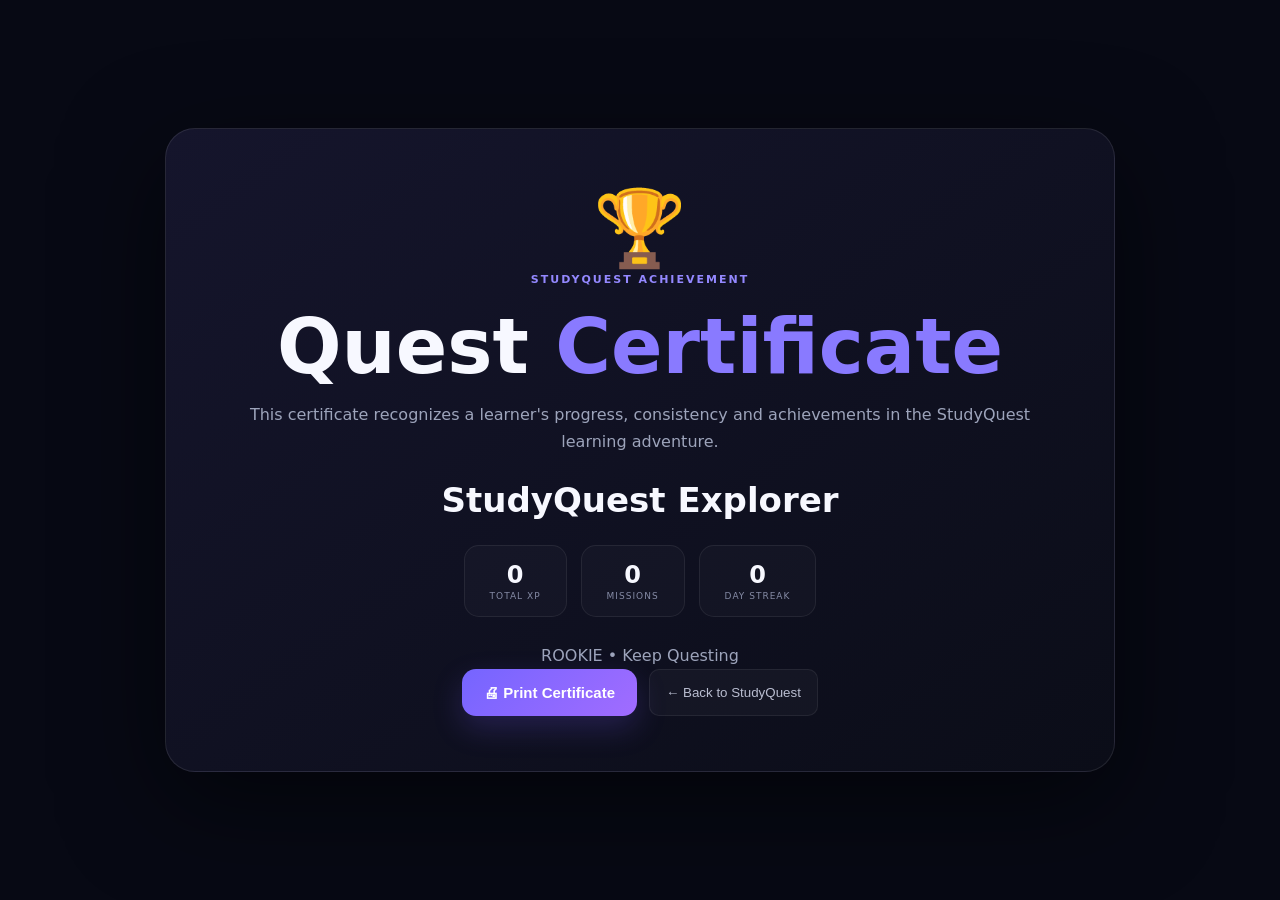
==== certificate.html @ 91a99638 "Add printable StudyQuest achievement certificate" ====
<!doctype html><html lang="en"><head><meta charset="utf-8"><meta name="viewport" content="width=device-width,initial-scale=1"><title>StudyQuest — Achievement Certificate</title><link rel="stylesheet" href="style.css"><style>body{display:grid;place-items:center;min-height:100vh;padding:25px}.cert{width:min(950px,100%);padding:55px;text-align:center;border:1px solid #ffffff18;border-radius:30px;background:linear-gradient(145deg,#15152c,#0b0d18);box-shadow:0 30px 100px #0008}.cert h1{font-size:clamp(42px,7vw,76px);margin:10px}.cert h1 span{color:#897aff}.cert h2{font-size:28px;margin:20px 0 8px}.cert p{color:#9da4bb;line-height:1.7}.medal{font-size:75px}.name{font-size:34px;font-weight:900;margin:25px 0}.stats{display:flex;justify-content:center;gap:14px;flex-wrap:wrap;margin:25px}.stat{padding:15px 25px;border:1px solid #ffffff12;border-radius:15px;background:#ffffff06}.stat b{display:block;font-size:24px}.stat small{color:#858ba5}.actions{display:flex;justify-content:center;gap:12px;flex-wrap:wrap}@media print{body{background:white;color:#111}.cert{box-shadow:none;border:3px solid #111}.actions{display:none}.cert p{color:#333}}</style></head><body><main class="cert"><div class="medal">🏆</div><div class="eyebrow">STUDYQUEST ACHIEVEMENT</div><h1>Quest <span>Certificate</span></h1><p>This certificate recognizes a learner's progress, consistency and achievements in the StudyQuest learning adventure.</p><div class="name" id="student">StudyQuest Explorer</div><div class="stats"><div class="stat"><b id="xp">0</b><small>TOTAL XP</small></div><div class="stat"><b id="done">0</b><small>MISSIONS</small></div><div class="stat"><b id="streak">0</b><small>DAY STREAK</small></div></div><p id="rank">Rookie Explorer</p><div class="actions"><button class="primary" onclick="window.print()">🖨 Print Certificate</button><button class="ghost" onclick="location.href='index.html'">← Back to StudyQuest</button></div></main><script>const g=k=>Number(localStorage.getItem(k)||0);document.getElementById('xp').textContent=g('sqXp');document.getElementById('done').textContent=['math','science','english','hindi','ss'].reduce((n,s)=>n+Math.max(0,Math.min(20,g('sqProgress_'+s,1)-1)),0);document.getElementById('streak').textContent=g('sqStreak');const n=+document.getElementById('done').textContent;document.getElementById('rank').textContent=n>=50?'LEGEND • Elite Learner':n>=30?'MASTER • Advanced Learner':n>=20?'CHAMPION • Quest Leader':n>=10?'EXPLORER • Rising Learner':'ROOKIE • Keep Questing';const p=localStorage.getItem('sqStudentProfile');if(p)try{const x=JSON.parse(p);if(x.name)document.getElementById('student').textContent=x.name}catch(e){}</script></body></html>
---- style.css ----
*{box-sizing:border-box;margin:0;padding:0}body{font-family:Inter,system-ui,-apple-system,Segoe UI,sans-serif;background:#070914;color:#f7f8ff;min-height:100vh;overflow-x:hidden}.bg-orb{position:fixed;width:450px;height:450px;border-radius:50%;filter:blur(100px);opacity:.18;pointer-events:none;animation:orb 10s ease-in-out infinite alternate}.orb-one{background:#795cff;top:-180px;left:-130px}.orb-two{background:#00d9ff;right:-180px;bottom:-180px;animation-delay:-4s}#particles{position:fixed;inset:0;pointer-events:none;overflow:hidden;z-index:0}.particle{position:absolute;width:3px;height:3px;background:#fff;border-radius:50%;opacity:.45;animation:twinkle var(--d) ease-in-out infinite;left:var(--x);top:var(--y)}.topbar{height:76px;border-bottom:1px solid #ffffff12;background:#090c18d9;backdrop-filter:blur(18px);display:flex;align-items:center;justify-content:space-between;padding:0 6%;position:relative;z-index:3}.brand{font-size:22px;font-weight:800;display:flex;gap:10px;align-items:center}.brand>span:last-child>span,h1 span,h2 span{color:#8170ff}.brand-icon{font-size:25px;animation:rocket 2s ease-in-out infinite}.stats{display:flex;gap:25px}.stats div{display:flex;flex-direction:column;align-items:center;gap:2px}.stats small{font-size:9px;color:#7d839d;letter-spacing:1px}.stats b{font-size:14px}.screen{display:none;max-width:1180px;margin:auto;padding:55px 6% 35px;min-height:calc(100vh - 120px);position:relative;z-index:1}.screen.active{display:block;animation:screenIn .5s ease}.hero{display:grid;grid-template-columns:1.05fr .95fr;align-items:center;gap:50px;min-height:540px}.eyebrow{font-size:11px;letter-spacing:2px;color:#9488ff;font-weight:800;margin-bottom:16px}.hero h1{font-size:clamp(54px,7vw,86px);line-height:.98;letter-spacing:-4px}.hero p{color:#a7abc0;font-size:17px;line-height:1.7;max-width:560px;margin:25px 0 30px}.primary{border:0;border-radius:14px;background:linear-gradient(135deg,#7565ff,#a16cff);color:white;padding:15px 22px;font-size:15px;font-weight:800;cursor:pointer;box-shadow:0 12px 30px #765cff35;transition:.25s;position:relative;overflow:hidden}.primary:before{content:'';position:absolute;inset:0;background:linear-gradient(110deg,transparent 25%,#ffffff55 50%,transparent 75%);transform:translateX(-120%);animation:shine 3s infinite}.primary:hover{transform:translateY(-4px) scale(1.02);box-shadow:0 18px 40px #765cff66}.primary span{margin-left:18px}.pulse{animation:buttonPulse 2.4s infinite}.hero-card{height:430px;border:1px solid #ffffff14;border-radius:35px;background:radial-gradient(circle at 50% 40%,#292456,#101326 58%);position:relative;display:grid;place-items:center;overflow:hidden;box-shadow:inset 0 0 80px #6d5cff12,0 30px 80px #0005}.hero-card:after{content:'';position:absolute;width:260px;height:70px;border:1px solid #ffffff18;border-radius:50%;transform:rotate(-20deg);animation:orbit 7s linear infinite}.stars{position:absolute;top:35px;color:#aaa0ff;font-size:18px;letter-spacing:8px;animation:twinkle 2s infinite}.planet{font-size:165px;filter:drop-shadow(0 0 40px #7364ff66);animation:float 4s ease-in-out infinite}.hero-character{position:absolute;font-size:96px;bottom:55px;right:26%;z-index:2;filter:drop-shadow(0 15px 15px #0008);animation:heroFloat 3s ease-in-out infinite}.character-glow{position:absolute;width:100px;height:35px;background:#806cff55;filter:blur(18px);bottom:-3px;left:0;z-index:-1}.jet{position:absolute;bottom:48px;right:22%;font-size:45px;transform:rotate(-20deg);animation:jet 1.5s ease-in-out infinite}.floating-card{position:absolute;padding:11px 15px;background:#161a2d;border:1px solid #ffffff14;border-radius:12px;font-weight:700;font-size:12px;box-shadow:0 10px 30px #0008;animation:cardFloat 3s ease-in-out infinite}.fc1{top:70px;right:30px}.fc2{bottom:70px;left:25px;animation-delay:-1.2s}.features{display:grid;grid-template-columns:repeat(3,1fr);gap:14px}.features div{background:#ffffff06;border:1px solid #ffffff0d;padding:20px;border-radius:18px;display:grid;grid-template-columns:35px 1fr;gap:3px 10px;transition:.25s}.features div:hover{transform:translateY(-6px);background:#ffffff0b;border-color:#8170ff44}.features b{font-size:14px}.features small{color:#858ba5;grid-column:2;font-size:11px}.section-head,.quiz-top{display:flex;align-items:center;justify-content:space-between;margin-bottom:35px}.section-head h2{font-size:42px;letter-spacing:-2px}.ghost{background:#ffffff08;color:#b9bdd0;border:1px solid #ffffff12;padding:10px 16px;border-radius:10px;cursor:pointer;transition:.2s}.ghost:hover{background:#ffffff12;transform:translateY(-2px)}.subject-grid{display:grid;grid-template-columns:repeat(2,1fr);gap:18px}.subject{border:1px solid #ffffff12;border-radius:24px;text-align:left;padding:28px;background:#ffffff06;color:white;cursor:pointer;transition:.35s;min-height:210px;position:relative;overflow:hidden}.subject:before{content:'';position:absolute;width:160px;height:160px;border-radius:50%;background:#7867ff22;right:-60px;top:-60px;filter:blur(4px)}.subject:hover{transform:translateY(-8px) scale(1.015);border-color:#796cff88;box-shadow:0 20px 50px #0005}.subject-icon{font-size:42px;margin-bottom:20px;transition:.4s}.subject:hover .subject-icon{transform:scale(1.18) rotate(-8deg)}.subject h3{font-size:24px}.subject p{color:#8e94aa;margin:8px 0 20px}.subject strong{font-size:12px;color:#9589ff}.mini-character{position:absolute;right:25px;bottom:18px;font-size:60px;filter:drop-shadow(0 8px 8px #0007);animation:miniFloat 2.5s ease-in-out infinite}.level-grid{display:grid;grid-template-columns:repeat(3,1fr);gap:15px}.level-card{min-height:110px;border:1px solid #ffffff12;border-radius:18px;background:#ffffff06;color:#fff;padding:18px;display:grid;grid-template-columns:48px 1fr;gap:12px;text-align:left;cursor:pointer;transition:.3s;position:relative;overflow:hidden}.level-card:hover:not(:disabled){transform:translateY(-6px);border-color:#8170ff88;background:#ffffff0b;box-shadow:0 16px 35px #0005}.level-card.current{border-color:#8170ff66;box-shadow:0 0 28px #7565ff18}.level-card.done{border-color:#35d99a44}.level-card:disabled{cursor:not-allowed;opacity:.42}.level-number{width:48px;height:48px;border-radius:14px;display:grid;place-items:center;background:#ffffff0b;font-size:18px;font-weight:900}.done .level-number{background:#35d99a22;color:#55dda2}.current .level-number{background:#7867ff33;color:#b7afff}.level-card b,.level-card small{display:block}.level-card b{font-size:14px}.level-card small{color:#858ba5;margin-top:5px;font-size:11px;line-height:1.3}.level-card em{position:absolute;right:13px;bottom:12px;font-style:normal;font-size:8px;letter-spacing:1px;color:#888fa6}.current em{color:#9c91ff}.done em{color:#55dda2}.quiz-top{gap:20px}.progress-wrap{width:min(480px,50%);display:flex;align-items:center;gap:12px}.progress{height:8px;background:#ffffff0d;border-radius:20px;overflow:hidden;flex:1}.progress i{display:block;height:100%;width:20%;background:linear-gradient(90deg,#6f60ff,#00d4ff);transition:.4s;box-shadow:0 0 12px #7164ff}.progress-wrap span{font-size:11px;color:#8b91a7}.lives{letter-spacing:3px}.quiz-card{max-width:800px;margin:30px auto;background:#111528dd;border:1px solid #ffffff12;border-radius:28px;padding:45px;position:relative;text-align:center;box-shadow:0 30px 70px #0006}.quiz-card:before{content:'';position:absolute;inset:-1px;border-radius:28px;background:linear-gradient(120deg,#ffffff10,transparent,#8170ff15);pointer-events:none}.quiz-avatar{font-size:60px;animation:heroFloat 2.8s ease-in-out infinite}.quiz-label{font-size:11px;color:#8e83ff;letter-spacing:2px;font-weight:800}.level-chip{display:inline-block;margin-top:12px;padding:7px 12px;border-radius:999px;background:#7867ff18;border:1px solid #7867ff33;color:#aaa1ff;font-size:10px;font-weight:800}.timer{position:absolute;right:25px;top:22px;background:#ffffff08;border-radius:20px;padding:8px 13px;font-size:12px;color:#bfc4d5}.quiz-card h2{font-size:30px;line-height:1.35;margin:25px auto 30px;max-width:650px}.answers{display:grid;grid-template-columns:repeat(2,1fr);gap:12px}.answer{padding:17px;border:1px solid #ffffff12;background:#ffffff05;color:#eef0f8;border-radius:13px;cursor:pointer;font-weight:700;transition:.25s;position:relative;overflow:hidden}.answer:hover{border-color:#796cff;background:#796cff12;transform:translateY(-3px)}.answer.correct{border-color:#3ddc97;background:#3ddc9720;animation:correct .45s ease}.answer.wrong{border-color:#ff6577;background:#ff657715;animation:wrong .4s ease}.feedback{min-height:28px;margin-top:18px;font-size:13px;font-weight:700}.result-card{max-width:650px;margin:50px auto;text-align:center;background:#111528ee;border:1px solid #ffffff12;border-radius:30px;padding:50px;box-shadow:0 30px 90px #0007;animation:resultPop .7s cubic-bezier(.2,.8,.2,1)}.trophy{font-size:80px;margin-bottom:5px;animation:trophy 1.8s ease-in-out infinite}.victory-character{font-size:65px;animation:heroFloat 2s ease-in-out infinite}.result-card h2{font-size:42px}.result-card p{color:#999fb5;margin:12px 0 30px}.result-stats{display:grid;grid-template-columns:repeat(3,1fr);gap:12px;margin-bottom:30px}.result-stats div{background:#ffffff06;padding:18px;border-radius:14px}.result-stats b,.result-stats small{display:block}.result-stats b{font-size:23px}.result-stats small{font-size:9px;color:#858ba0;letter-spacing:1px;margin-top:4px}.result-actions{display:flex;justify-content:center;gap:12px;flex-wrap:wrap}@keyframes float{50%{transform:translateY(-15px) rotate(2deg)}}@keyframes heroFloat{50%{transform:translateY(-14px) rotate(2deg)}}@keyframes miniFloat{50%{transform:translateY(-8px)}}@keyframes cardFloat{50%{transform:translateY(-7px)}}@keyframes rocket{50%{transform:translateY(-4px) rotate(-5deg)}}@keyframes jet{50%{transform:rotate(-20deg) translateX(8px)}}@keyframes orbit{to{transform:rotate(340deg)}}@keyframes twinkle{0%,100%{opacity:.15;transform:scale(.7)}50%{opacity:.8;transform:scale(1.5)}}@keyframes shine{55%,100%{transform:translateX(120%)}}@keyframes buttonPulse{50%{box-shadow:0 15px 42px #765cff66}}@keyframes screenIn{from{opacity:0;transform:translateY(12px)}to{opacity:1;transform:none}}@keyframes resultPop{from{opacity:0;transform:scale(.9) translateY(20px)}to{opacity:1;transform:none}}@keyframes trophy{50%{transform:translateY(-8px) rotate(4deg)}}@keyframes correct{50%{transform:scale(1.04)}}@keyframes wrong{25%,75%{transform:translateX(-5px)}50%{transform:translateX(5px)}}@keyframes orb{to{transform:translate(70px,30px) scale(1.15)}}@keyframes burst{to{transform:translate(calc(-50% + var(--dx)),calc(-50% + var(--dy))) scale(.2);opacity:0}}@media(max-width:900px){.level-grid{grid-template-columns:repeat(2,1fr)}}@media(max-width:800px){.hero{grid-template-columns:1fr}.hero-card{height:310px}.features{grid-template-columns:1fr}.subject-grid,.level-grid{grid-template-columns:1fr}.answers{grid-template-columns:1fr}.stats{gap:12px}.quiz-card{padding:30px 20px}.section-head h2{font-size:32px}.hero h1{letter-spacing:-3px}.screen{padding-top:35px}}
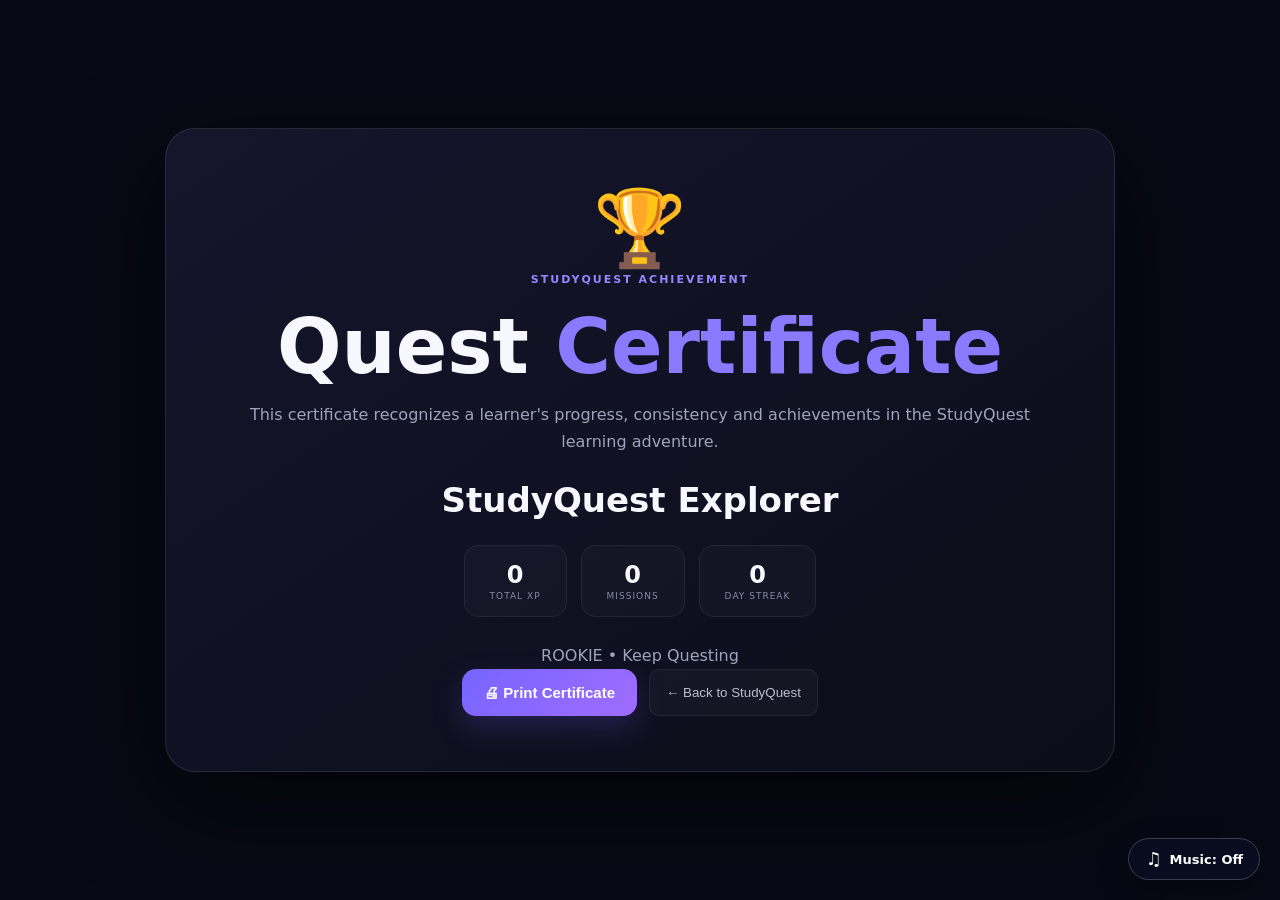
==== commit 1cbd3c99: "Add per-page StudyQuest background music" ====
--- a/certificate.html
+++ b/certificate.html
@@ -1 +1 @@
-<!doctype html><html lang="en"><head><meta charset="utf-8"><meta name="viewport" content="width=device-width,initial-scale=1"><title>StudyQuest — Achievement Certificate</title><link rel="stylesheet" href="style.css"><style>body{display:grid;place-items:center;min-height:100vh;padding:25px}.cert{width:min(950px,100%);padding:55px;text-align:center;border:1px solid #ffffff18;border-radius:30px;background:linear-gradient(145deg,#15152c,#0b0d18);box-shadow:0 30px 100px #0008}.cert h1{font-size:clamp(42px,7vw,76px);margin:10px}.cert h1 span{color:#897aff}.cert h2{font-size:28px;margin:20px 0 8px}.cert p{color:#9da4bb;line-height:1.7}.medal{font-size:75px}.name{font-size:34px;font-weight:900;margin:25px 0}.stats{display:flex;justify-content:center;gap:14px;flex-wrap:wrap;margin:25px}.stat{padding:15px 25px;border:1px solid #ffffff12;border-radius:15px;background:#ffffff06}.stat b{display:block;font-size:24px}.stat small{color:#858ba5}.actions{display:flex;justify-content:center;gap:12px;flex-wrap:wrap}@media print{body{background:white;color:#111}.cert{box-shadow:none;border:3px solid #111}.actions{display:none}.cert p{color:#333}}</style></head><body><main class="cert"><div class="medal">🏆</div><div class="eyebrow">STUDYQUEST ACHIEVEMENT</div><h1>Quest <span>Certificate</span></h1><p>This certificate recognizes a learner's progress, consistency and achievements in the StudyQuest learning adventure.</p><div class="name" id="student">StudyQuest Explorer</div><div class="stats"><div class="stat"><b id="xp">0</b><small>TOTAL XP</small></div><div class="stat"><b id="done">0</b><small>MISSIONS</small></div><div class="stat"><b id="streak">0</b><small>DAY STREAK</small></div></div><p id="rank">Rookie Explorer</p><div class="actions"><button class="primary" onclick="window.print()">🖨 Print Certificate</button><button class="ghost" onclick="location.href='index.html'">← Back to StudyQuest</button></div></main><script>const g=k=>Number(localStorage.getItem(k)||0);document.getElementById('xp').textContent=g('sqXp');document.getElementById('done').textContent=['math','science','english','hindi','ss'].reduce((n,s)=>n+Math.max(0,Math.min(20,g('sqProgress_'+s,1)-1)),0);document.getElementById('streak').textContent=g('sqStreak');const n=+document.getElementById('done').textContent;document.getElementById('rank').textContent=n>=50?'LEGEND • Elite Learner':n>=30?'MASTER • Advanced Learner':n>=20?'CHAMPION • Quest Leader':n>=10?'EXPLORER • Rising Learner':'ROOKIE • Keep Questing';const p=localStorage.getItem('sqStudentProfile');if(p)try{const x=JSON.parse(p);if(x.name)document.getElementById('student').textContent=x.name}catch(e){}</script></body></html>+<!doctype html><html lang="en"><head><meta charset="utf-8"><meta name="viewport" content="width=device-width,initial-scale=1"><title>StudyQuest — Achievement Certificate</title><link rel="stylesheet" href="style.css"><link rel="stylesheet" href="background-music.css"><style>body{display:grid;place-items:center;min-height:100vh;padding:25px}.cert{width:min(950px,100%);padding:55px;text-align:center;border:1px solid #ffffff18;border-radius:30px;background:linear-gradient(145deg,#15152c,#0b0d18);box-shadow:0 30px 100px #0008}.cert h1{font-size:clamp(42px,7vw,76px);margin:10px}.cert h1 span{color:#897aff}.cert h2{font-size:28px;margin:20px 0 8px}.cert p{color:#9da4bb;line-height:1.7}.medal{font-size:75px}.name{font-size:34px;font-weight:900;margin:25px 0}.stats{display:flex;justify-content:center;gap:14px;flex-wrap:wrap;margin:25px}.stat{padding:15px 25px;border:1px solid #ffffff12;border-radius:15px;background:#ffffff06}.stat b{display:block;font-size:24px}.stat small{color:#858ba5}.actions{display:flex;justify-content:center;gap:12px;flex-wrap:wrap}@media print{body{background:white;color:#111}.cert{box-shadow:none;border:3px solid #111}.actions{display:none}.cert p{color:#333}}</style></head><body><main class="cert"><div class="medal">🏆</div><div class="eyebrow">STUDYQUEST ACHIEVEMENT</div><h1>Quest <span>Certificate</span></h1><p>This certificate recognizes a learner's progress, consistency and achievements in the StudyQuest learning adventure.</p><div class="name" id="student">StudyQuest Explorer</div><div class="stats"><div class="stat"><b id="xp">0</b><small>TOTAL XP</small></div><div class="stat"><b id="done">0</b><small>MISSIONS</small></div><div class="stat"><b id="streak">0</b><small>DAY STREAK</small></div></div><p id="rank">Rookie Explorer</p><div class="actions"><button class="primary" onclick="window.print()">🖨 Print Certificate</button><button class="ghost" onclick="location.href='index.html'">← Back to StudyQuest</button></div></main><script>const g=k=>Number(localStorage.getItem(k)||0);document.getElementById('xp').textContent=g('sqXp');document.getElementById('done').textContent=['math','science','english','hindi','ss'].reduce((n,s)=>n+Math.max(0,Math.min(20,g('sqProgress_'+s,1)-1)),0);document.getElementById('streak').textContent=g('sqStreak');const n=+document.getElementById('done').textContent;document.getElementById('rank').textContent=n>=50?'LEGEND • Elite Learner':n>=30?'MASTER • Advanced Learner':n>=20?'CHAMPION • Quest Leader':n>=10?'EXPLORER • Rising Learner':'ROOKIE • Keep Questing';const p=localStorage.getItem('sqStudentProfile');if(p)try{const x=JSON.parse(p);if(x.name)document.getElementById('student').textContent=x.name}catch(e){}</script><script src="background-music.js"></script></body></html>
--- a/background-music.css
+++ b/background-music.css
@@ -0,0 +1,12 @@
+.sq-music-button{
+position:fixed;right:20px;bottom:20px;z-index:9999;
+display:flex;align-items:center;gap:8px;padding:11px 16px;
+border:1px solid rgba(255,255,255,.2);border-radius:999px;
+background:rgba(9,14,35,.82);color:#fff;backdrop-filter:blur(14px);
+box-shadow:0 10px 30px rgba(0,0,0,.28);cursor:pointer;
+font:700 13px/1 system-ui,sans-serif;transition:.2s ease;
+}
+.sq-music-button:hover{transform:translateY(-2px);box-shadow:0 14px 34px rgba(0,0,0,.36)}
+.sq-music-icon{font-size:18px;line-height:1}
+.sq-music-label{white-space:nowrap}
+@media(max-width:600px){.sq-music-button{right:12px;bottom:12px;padding:10px 13px}.sq-music-label{display:none}}
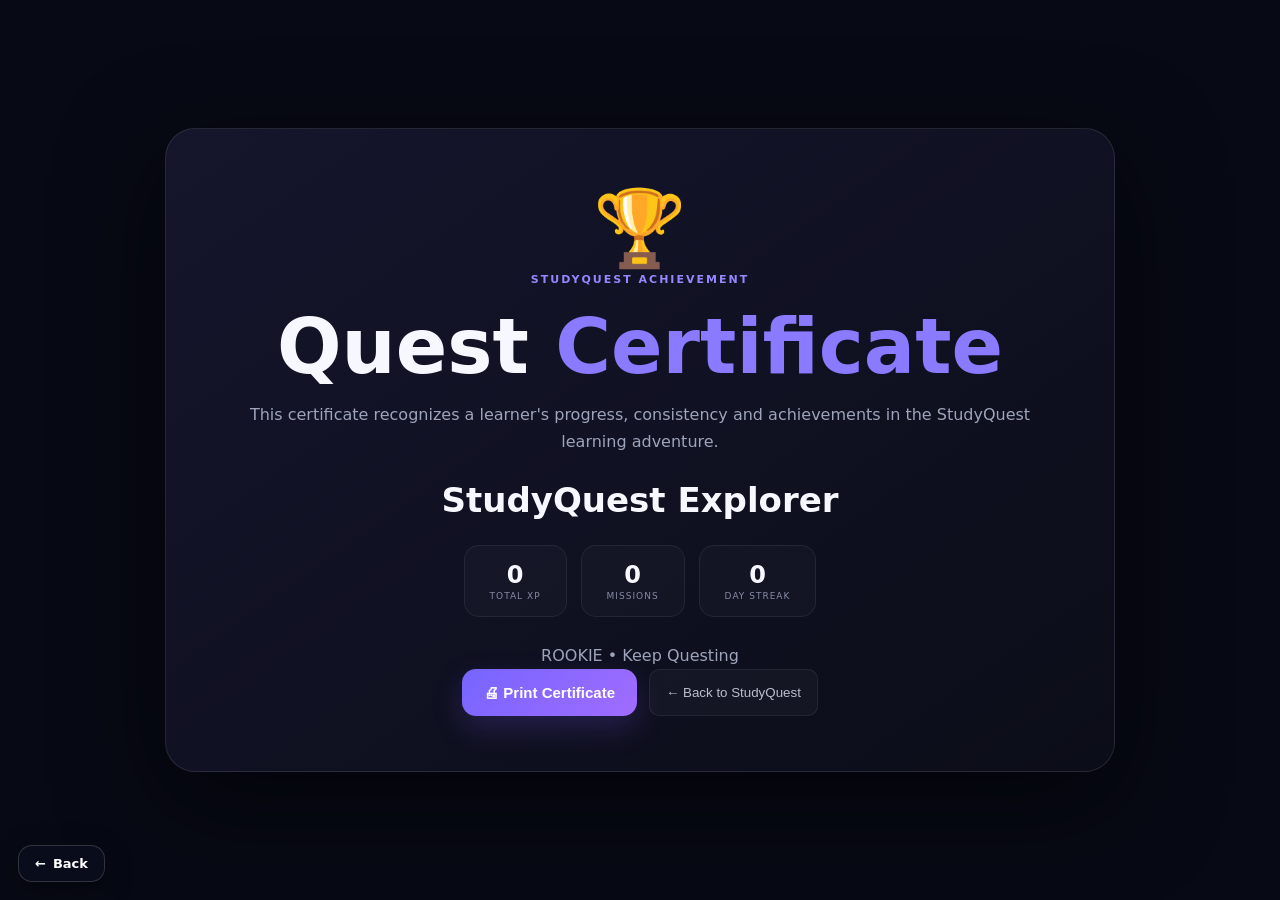
==== commit ad82c348: "Add universal back navigation" ====
--- a/certificate.html
+++ b/certificate.html
@@ -1 +1 @@
-<!doctype html><html lang="en"><head><meta charset="utf-8"><meta name="viewport" content="width=device-width,initial-scale=1"><title>StudyQuest — Achievement Certificate</title><link rel="stylesheet" href="style.css"><link rel="stylesheet" href="background-music.css"><style>body{display:grid;place-items:center;min-height:100vh;padding:25px}.cert{width:min(950px,100%);padding:55px;text-align:center;border:1px solid #ffffff18;border-radius:30px;background:linear-gradient(145deg,#15152c,#0b0d18);box-shadow:0 30px 100px #0008}.cert h1{font-size:clamp(42px,7vw,76px);margin:10px}.cert h1 span{color:#897aff}.cert h2{font-size:28px;margin:20px 0 8px}.cert p{color:#9da4bb;line-height:1.7}.medal{font-size:75px}.name{font-size:34px;font-weight:900;margin:25px 0}.stats{display:flex;justify-content:center;gap:14px;flex-wrap:wrap;margin:25px}.stat{padding:15px 25px;border:1px solid #ffffff12;border-radius:15px;background:#ffffff06}.stat b{display:block;font-size:24px}.stat small{color:#858ba5}.actions{display:flex;justify-content:center;gap:12px;flex-wrap:wrap}@media print{body{background:white;color:#111}.cert{box-shadow:none;border:3px solid #111}.actions{display:none}.cert p{color:#333}}</style></head><body><main class="cert"><div class="medal">🏆</div><div class="eyebrow">STUDYQUEST ACHIEVEMENT</div><h1>Quest <span>Certificate</span></h1><p>This certificate recognizes a learner's progress, consistency and achievements in the StudyQuest learning adventure.</p><div class="name" id="student">StudyQuest Explorer</div><div class="stats"><div class="stat"><b id="xp">0</b><small>TOTAL XP</small></div><div class="stat"><b id="done">0</b><small>MISSIONS</small></div><div class="stat"><b id="streak">0</b><small>DAY STREAK</small></div></div><p id="rank">Rookie Explorer</p><div class="actions"><button class="primary" onclick="window.print()">🖨 Print Certificate</button><button class="ghost" onclick="location.href='index.html'">← Back to StudyQuest</button></div></main><script>const g=k=>Number(localStorage.getItem(k)||0);document.getElementById('xp').textContent=g('sqXp');document.getElementById('done').textContent=['math','science','english','hindi','ss'].reduce((n,s)=>n+Math.max(0,Math.min(20,g('sqProgress_'+s,1)-1)),0);document.getElementById('streak').textContent=g('sqStreak');const n=+document.getElementById('done').textContent;document.getElementById('rank').textContent=n>=50?'LEGEND • Elite Learner':n>=30?'MASTER • Advanced Learner':n>=20?'CHAMPION • Quest Leader':n>=10?'EXPLORER • Rising Learner':'ROOKIE • Keep Questing';const p=localStorage.getItem('sqStudentProfile');if(p)try{const x=JSON.parse(p);if(x.name)document.getElementById('student').textContent=x.name}catch(e){}</script><script src="background-music.js"></script></body></html>+<!doctype html><html lang="en"><head><meta charset="utf-8"><meta name="viewport" content="width=device-width,initial-scale=1"><title>StudyQuest — Achievement Certificate</title><link rel="stylesheet" href="style.css"><link rel="stylesheet" href="background-music.css"><style>body{display:grid;place-items:center;min-height:100vh;padding:25px}.cert{width:min(950px,100%);padding:55px;text-align:center;border:1px solid #ffffff18;border-radius:30px;background:linear-gradient(145deg,#15152c,#0b0d18);box-shadow:0 30px 100px #0008}.cert h1{font-size:clamp(42px,7vw,76px);margin:10px}.cert h1 span{color:#897aff}.cert h2{font-size:28px;margin:20px 0 8px}.cert p{color:#9da4bb;line-height:1.7}.medal{font-size:75px}.name{font-size:34px;font-weight:900;margin:25px 0}.stats{display:flex;justify-content:center;gap:14px;flex-wrap:wrap;margin:25px}.stat{padding:15px 25px;border:1px solid #ffffff12;border-radius:15px;background:#ffffff06}.stat b{display:block;font-size:24px}.stat small{color:#858ba5}.actions{display:flex;justify-content:center;gap:12px;flex-wrap:wrap}@media print{body{background:white;color:#111}.cert{box-shadow:none;border:3px solid #111}.actions{display:none}.cert p{color:#333}}</style><link rel="stylesheet" href="navigation.css"></head><body data-back-fallback="home.html"><main class="cert"><div class="medal">🏆</div><div class="eyebrow">STUDYQUEST ACHIEVEMENT</div><h1>Quest <span>Certificate</span></h1><p>This certificate recognizes a learner's progress, consistency and achievements in the StudyQuest learning adventure.</p><div class="name" id="student">StudyQuest Explorer</div><div class="stats"><div class="stat"><b id="xp">0</b><small>TOTAL XP</small></div><div class="stat"><b id="done">0</b><small>MISSIONS</small></div><div class="stat"><b id="streak">0</b><small>DAY STREAK</small></div></div><p id="rank">Rookie Explorer</p><div class="actions"><button class="primary" onclick="window.print()">🖨 Print Certificate</button><button class="ghost" onclick="location.href='index.html'">← Back to StudyQuest</button></div></main><script>const g=k=>Number(localStorage.getItem(k)||0);document.getElementById('xp').textContent=g('sqXp');document.getElementById('done').textContent=['math','science','english','hindi','ss'].reduce((n,s)=>n+Math.max(0,Math.min(20,g('sqProgress_'+s,1)-1)),0);document.getElementById('streak').textContent=g('sqStreak');const n=+document.getElementById('done').textContent;document.getElementById('rank').textContent=n>=50?'LEGEND • Elite Learner':n>=30?'MASTER • Advanced Learner':n>=20?'CHAMPION • Quest Leader':n>=10?'EXPLORER • Rising Learner':'ROOKIE • Keep Questing';const p=localStorage.getItem('sqStudentProfile');if(p)try{const x=JSON.parse(p);if(x.name)document.getElementById('student').textContent=x.name}catch(e){}</script><script src="background-music.js"></script><script src="navigation.js"></script></body></html>
--- a/navigation.css
+++ b/navigation.css
@@ -0,0 +1,2 @@
+/* StudyQuest universal back navigation */
+.sq-back-btn{position:fixed;left:18px;bottom:18px;z-index:10000;display:flex;align-items:center;gap:7px;padding:11px 16px;border:1px solid rgba(255,255,255,.16);border-radius:14px;background:rgba(10,14,30,.82);color:#fff;font:800 13px/1 system-ui,sans-serif;cursor:pointer;backdrop-filter:blur(12px);box-shadow:0 8px 30px rgba(0,0,0,.3);transition:.2s}.sq-back-btn:hover{transform:translateY(-3px);box-shadow:0 12px 34px rgba(124,58,237,.3)}.sq-back-btn:active{transform:scale(.96)}@media(max-width:600px){.sq-back-btn{left:12px;bottom:12px;padding:10px 13px;font-size:12px}}
